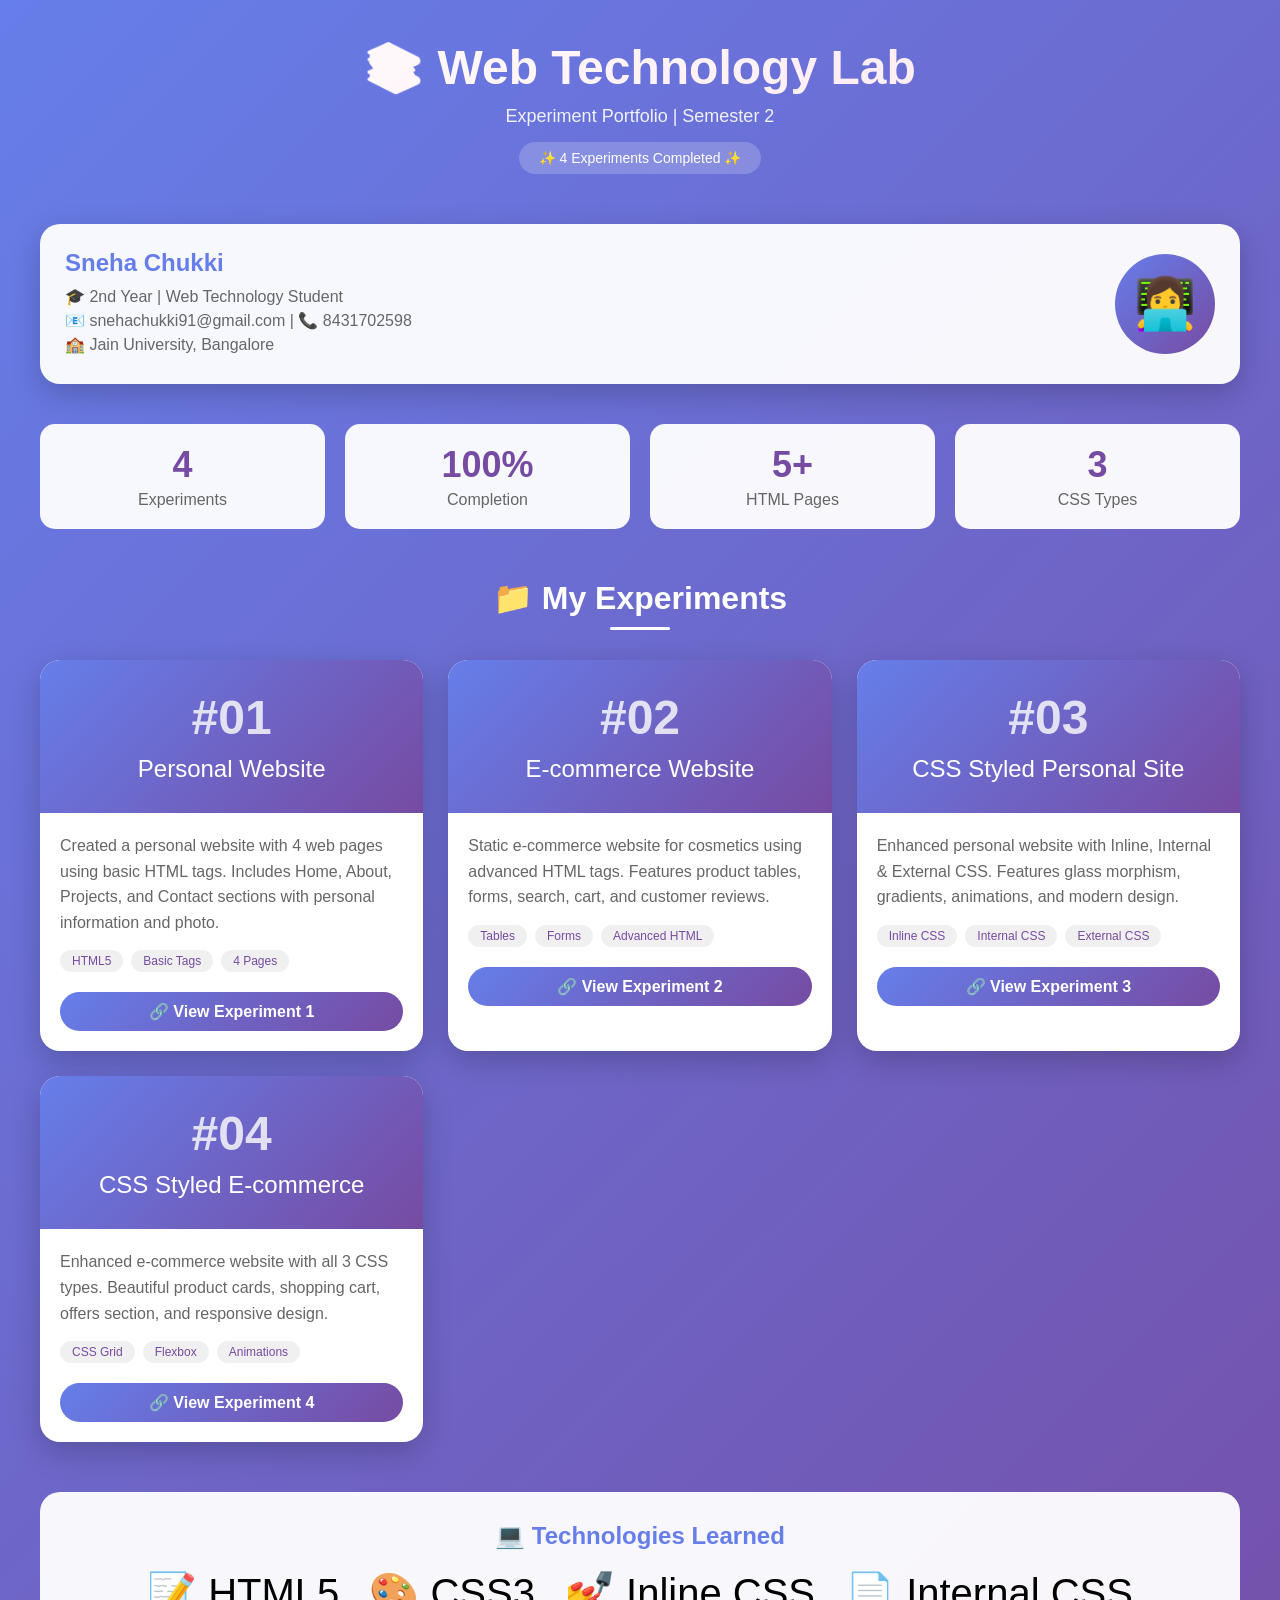
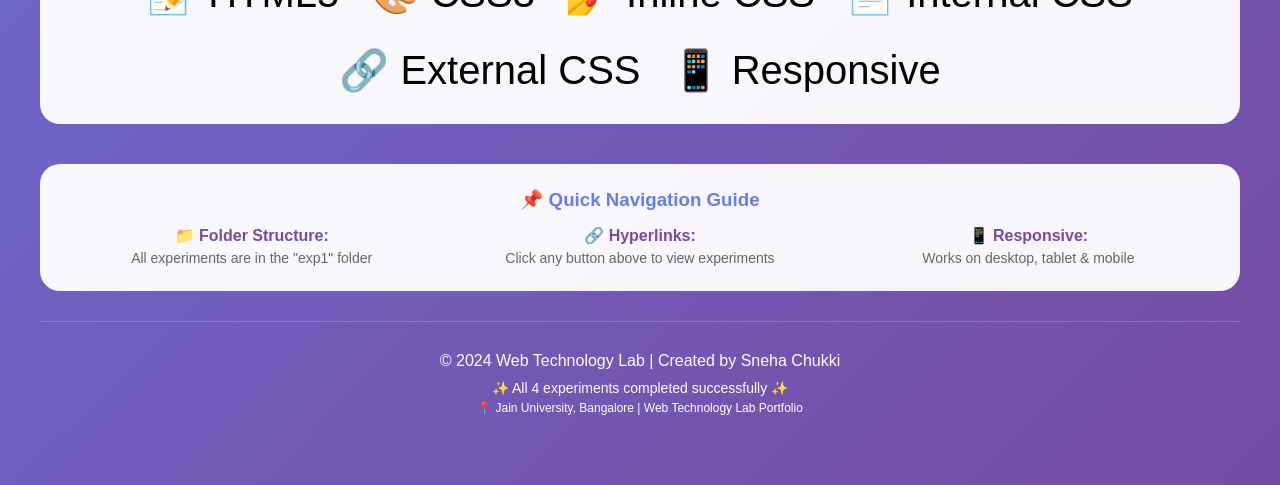
==== index.html @ 11a7413d "Initial commit: Added all 4 Web Technology Lab experiments" ====
<!DOCTYPE html>
<html>
<head>
    <title>Web Tech Lab - Sneha Chukki | Portfolio</title>
    
    <style>
        /* Internal CSS for Portfolio Page */
        
        * {
            margin: 0;
            padding: 0;
            box-sizing: border-box;
        }
        
        body {
            font-family: 'Segoe UI', Tahoma, Geneva, Verdana, sans-serif;
            background: linear-gradient(135deg, #667eea 0%, #764ba2 100%);
            min-height: 100vh;
            padding: 40px 20px;
        }
        
        .container {
            max-width: 1200px;
            margin: 0 auto;
        }
        
        /* Header Section */
        .header {
            text-align: center;
            margin-bottom: 50px;
            animation: fadeInDown 0.8s ease-out;
        }
        
        @keyframes fadeInDown {
            from {
                opacity: 0;
                transform: translateY(-30px);
            }
            to {
                opacity: 1;
                transform: translateY(0);
            }
        }
        
        .header h1 {
            font-size: 48px;
            background: linear-gradient(135deg, #fff 0%, #ffe6f0 100%);
            -webkit-background-clip: text;
            background-clip: text;
            color: transparent;
            margin-bottom: 10px;
        }
        
        .header p {
            color: white;
            font-size: 18px;
            opacity: 0.9;
        }
        
        .badge {
            display: inline-block;
            background: rgba(255,255,255,0.2);
            backdrop-filter: blur(10px);
            padding: 8px 20px;
            border-radius: 50px;
            color: white;
            margin-top: 15px;
            font-size: 14px;
        }
        
        /* Student Info Card */
        .student-info {
            background: rgba(255,255,255,0.95);
            border-radius: 20px;
            padding: 25px;
            margin-bottom: 40px;
            display: flex;
            align-items: center;
            justify-content: space-between;
            flex-wrap: wrap;
            gap: 20px;
            box-shadow: 0 10px 30px rgba(0,0,0,0.2);
            animation: fadeInUp 0.8s ease-out;
        }
        
        @keyframes fadeInUp {
            from {
                opacity: 0;
                transform: translateY(30px);
            }
            to {
                opacity: 1;
                transform: translateY(0);
            }
        }
        
        .student-details h2 {
            color: #667eea;
            margin-bottom: 10px;
        }
        
        .student-details p {
            color: #666;
            margin: 5px 0;
        }
        
        .student-photo {
            width: 100px;
            height: 100px;
            background: linear-gradient(135deg, #667eea 0%, #764ba2 100%);
            border-radius: 50%;
            display: flex;
            align-items: center;
            justify-content: center;
            font-size: 50px;
            color: white;
        }
        
        /* Stats */
        .stats {
            display: grid;
            grid-template-columns: repeat(auto-fit, minmax(150px, 1fr));
            gap: 20px;
            margin-bottom: 50px;
        }
        
        .stat-card {
            background: rgba(255,255,255,0.95);
            padding: 20px;
            border-radius: 15px;
            text-align: center;
            transition: transform 0.3s;
        }
        
        .stat-card:hover {
            transform: translateY(-5px);
        }
        
        .stat-number {
            font-size: 36px;
            font-weight: bold;
            color: #764ba2;
        }
        
        .stat-label {
            color: #666;
            margin-top: 5px;
        }
        
        /* Experiments Grid */
        .section-title {
            text-align: center;
            color: white;
            font-size: 32px;
            margin-bottom: 30px;
            position: relative;
        }
        
        .section-title:after {
            content: '';
            display: block;
            width: 60px;
            height: 3px;
            background: white;
            margin: 10px auto;
            border-radius: 5px;
        }
        
        .experiments-grid {
            display: grid;
            grid-template-columns: repeat(auto-fit, minmax(300px, 1fr));
            gap: 25px;
            margin-bottom: 50px;
        }
        
        .exp-card {
            background: white;
            border-radius: 20px;
            overflow: hidden;
            box-shadow: 0 10px 30px rgba(0,0,0,0.2);
            transition: all 0.3s ease;
            animation: fadeInUp 0.6s ease-out;
            animation-fill-mode: both;
        }
        
        .exp-card:nth-child(1) { animation-delay: 0.1s; }
        .exp-card:nth-child(2) { animation-delay: 0.2s; }
        .exp-card:nth-child(3) { animation-delay: 0.3s; }
        .exp-card:nth-child(4) { animation-delay: 0.4s; }
        
        .exp-card:hover {
            transform: translateY(-10px);
            box-shadow: 0 20px 40px rgba(0,0,0,0.3);
        }
        
        .exp-header {
            background: linear-gradient(135deg, #667eea 0%, #764ba2 100%);
            padding: 30px;
            text-align: center;
            color: white;
        }
        
        .exp-number {
            font-size: 48px;
            font-weight: bold;
            opacity: 0.8;
        }
        
        .exp-title {
            font-size: 24px;
            margin-top: 10px;
        }
        
        .exp-body {
            padding: 20px;
        }
        
        .exp-description {
            color: #666;
            line-height: 1.6;
            margin-bottom: 15px;
        }
        
        .exp-tags {
            display: flex;
            flex-wrap: wrap;
            gap: 8px;
            margin-bottom: 20px;
        }
        
        .tag {
            background: #f0f0f0;
            padding: 4px 12px;
            border-radius: 20px;
            font-size: 12px;
            color: #764ba2;
        }
        
        .exp-links {
            display: flex;
            gap: 15px;
            flex-wrap: wrap;
        }
        
        .btn {
            padding: 10px 20px;
            border-radius: 25px;
            text-decoration: none;
            font-weight: bold;
            transition: all 0.3s;
            display: inline-block;
            text-align: center;
            flex: 1;
        }
        
        .btn-primary {
            background: linear-gradient(135deg, #667eea 0%, #764ba2 100%);
            color: white;
        }
        
        .btn-primary:hover {
            transform: scale(1.05);
            box-shadow: 0 5px 15px rgba(102,126,234,0.4);
        }
        
        .btn-outline {
            border: 2px solid #764ba2;
            color: #764ba2;
            background: transparent;
        }
        
        .btn-outline:hover {
            background: #764ba2;
            color: white;
        }
        
        /* Tech Stack */
        .tech-stack {
            background: rgba(255,255,255,0.95);
            border-radius: 20px;
            padding: 30px;
            margin-bottom: 40px;
            text-align: center;
        }
        
        .tech-stack h3 {
            color: #667eea;
            margin-bottom: 20px;
            font-size: 24px;
        }
        
        .tech-icons {
            display: flex;
            justify-content: center;
            gap: 30px;
            flex-wrap: wrap;
        }
        
        .tech-item {
            font-size: 40px;
        }
        
        /* Footer */
        .footer {
            text-align: center;
            color: white;
            padding: 30px;
            border-top: 1px solid rgba(255,255,255,0.2);
            margin-top: 20px;
        }
        
        /* Responsive */
        @media (max-width: 768px) {
            .header h1 {
                font-size: 32px;
            }
            .student-info {
                flex-direction: column;
                text-align: center;
            }
        }
    </style>
    
</head>
<body>

<div class="container">
    
    <!-- Header -->
    <div class="header">
        <h1>📚 Web Technology Lab</h1>
        <p>Experiment Portfolio | Semester 2</p>
        <div class="badge">✨ 4 Experiments Completed ✨</div>
    </div>
    
    <!-- Student Information -->
    <div class="student-info">
        <div class="student-details">
            <h2>Sneha Chukki</h2>
            <p>🎓 2nd Year | Web Technology Student</p>
            <p>📧 snehachukki91@gmail.com | 📞 8431702598</p>
            <p>🏫 Jain University, Bangalore</p>
        </div>
        <div class="student-photo">
            👩‍💻
        </div>
    </div>
    
    <!-- Statistics -->
    <div class="stats">
        <div class="stat-card">
            <div class="stat-number">4</div>
            <div class="stat-label">Experiments</div>
        </div>
        <div class="stat-card">
            <div class="stat-number">100%</div>
            <div class="stat-label">Completion</div>
        </div>
        <div class="stat-card">
            <div class="stat-number">5+</div>
            <div class="stat-label">HTML Pages</div>
        </div>
        <div class="stat-card">
            <div class="stat-number">3</div>
            <div class="stat-label">CSS Types</div>
        </div>
    </div>
    
    <!-- Experiments Section -->
    <h2 class="section-title">📁 My Experiments</h2>
    
    <div class="experiments-grid">
        
        <!-- Experiment 1 -->
        <div class="exp-card">
            <div class="exp-header">
                <div class="exp-number">#01</div>
                <div class="exp-title">Personal Website</div>
            </div>
            <div class="exp-body">
                <p class="exp-description">
                    Created a personal website with 4 web pages using basic HTML tags. 
                    Includes Home, About, Projects, and Contact sections with personal information and photo.
                </p>
                <div class="exp-tags">
                    <span class="tag">HTML5</span>
                    <span class="tag">Basic Tags</span>
                    <span class="tag">4 Pages</span>
                </div>
                <div class="exp-links">
                    <a href="exp1/personalweb.html" class="btn btn-primary">🔗 View Experiment 1</a>
                </div>
            </div>
        </div>
        
        <!-- Experiment 2 -->
        <div class="exp-card">
            <div class="exp-header">
                <div class="exp-number">#02</div>
                <div class="exp-title">E-commerce Website</div>
            </div>
            <div class="exp-body">
                <p class="exp-description">
                    Static e-commerce website for cosmetics using advanced HTML tags. 
                    Features product tables, forms, search, cart, and customer reviews.
                </p>
                <div class="exp-tags">
                    <span class="tag">Tables</span>
                    <span class="tag">Forms</span>
                    <span class="tag">Advanced HTML</span>
                </div>
                <div class="exp-links">
                    <a href="exp2/e-commerce.html" class="btn btn-primary">🔗 View Experiment 2</a>
                </div>
            </div>
        </div>
        
        <!-- Experiment 3 -->
        <div class="exp-card">
            <div class="exp-header">
                <div class="exp-number">#03</div>
                <div class="exp-title">CSS Styled Personal Site</div>
            </div>
            <div class="exp-body">
                <p class="exp-description">
                    Enhanced personal website with Inline, Internal & External CSS. 
                    Features glass morphism, gradients, animations, and modern design.
                </p>
                <div class="exp-tags">
                    <span class="tag">Inline CSS</span>
                    <span class="tag">Internal CSS</span>
                    <span class="tag">External CSS</span>
                </div>
                <div class="exp-links">
                    <a href="exp3/personalwebsite.html" class="btn btn-primary">🔗 View Experiment 3</a>
                </div>
            </div>
        </div>
        
        <!-- Experiment 4 -->
        <div class="exp-card">
            <div class="exp-header">
                <div class="exp-number">#04</div>
                <div class="exp-title">CSS Styled E-commerce</div>
            </div>
            <div class="exp-body">
                <p class="exp-description">
                    Enhanced e-commerce website with all 3 CSS types. Beautiful product cards, 
                    shopping cart, offers section, and responsive design.
                </p>
                <div class="exp-tags">
                    <span class="tag">CSS Grid</span>
                    <span class="tag">Flexbox</span>
                    <span class="tag">Animations</span>
                </div>
                <div class="exp-links">
                    <a href="exp4/ecommerce_exp4.html" class="btn btn-primary">🔗 View Experiment 4</a>
                </div>
            </div>
        </div>
        
    </div>
    
    <!-- Tech Stack -->
    <div class="tech-stack">
        <h3>💻 Technologies Learned</h3>
        <div class="tech-icons">
            <div class="tech-item">📝 HTML5</div>
            <div class="tech-item">🎨 CSS3</div>
            <div class="tech-item">💅 Inline CSS</div>
            <div class="tech-item">📄 Internal CSS</div>
            <div class="tech-item">🔗 External CSS</div>
            <div class="tech-item">📱 Responsive</div>
        </div>
    </div>
    
    <!-- Quick Navigation Guide -->
    <div style="background: rgba(255,255,255,0.95); border-radius: 20px; padding: 25px; margin-bottom: 30px;">
        <h3 style="color: #667eea; text-align: center; margin-bottom: 15px;">📌 Quick Navigation Guide</h3>
        <div style="display: grid; grid-template-columns: repeat(auto-fit, minmax(200px, 1fr)); gap: 15px;">
            <div style="text-align: center;">
                <strong style="color: #764ba2;">📁 Folder Structure:</strong>
                <p style="font-size: 14px; color: #666; margin-top: 5px;">All experiments are in the "exp1" folder</p>
            </div>
            <div style="text-align: center;">
                <strong style="color: #764ba2;">🔗 Hyperlinks:</strong>
                <p style="font-size: 14px; color: #666; margin-top: 5px;">Click any button above to view experiments</p>
            </div>
            <div style="text-align: center;">
                <strong style="color: #764ba2;">📱 Responsive:</strong>
                <p style="font-size: 14px; color: #666; margin-top: 5px;">Works on desktop, tablet & mobile</p>
            </div>
        </div>
    </div>
    
    <!-- Footer -->
    <div class="footer">
        <p>© 2024 Web Technology Lab | Created by Sneha Chukki</p>
        <p style="margin-top: 10px; font-size: 14px;">✨ All 4 experiments completed successfully ✨</p>
        <p style="margin-top: 5px; font-size: 12px;">📍 Jain University, Bangalore | Web Technology Lab Portfolio</p>
    </div>
    
</div>

</body>
</html>
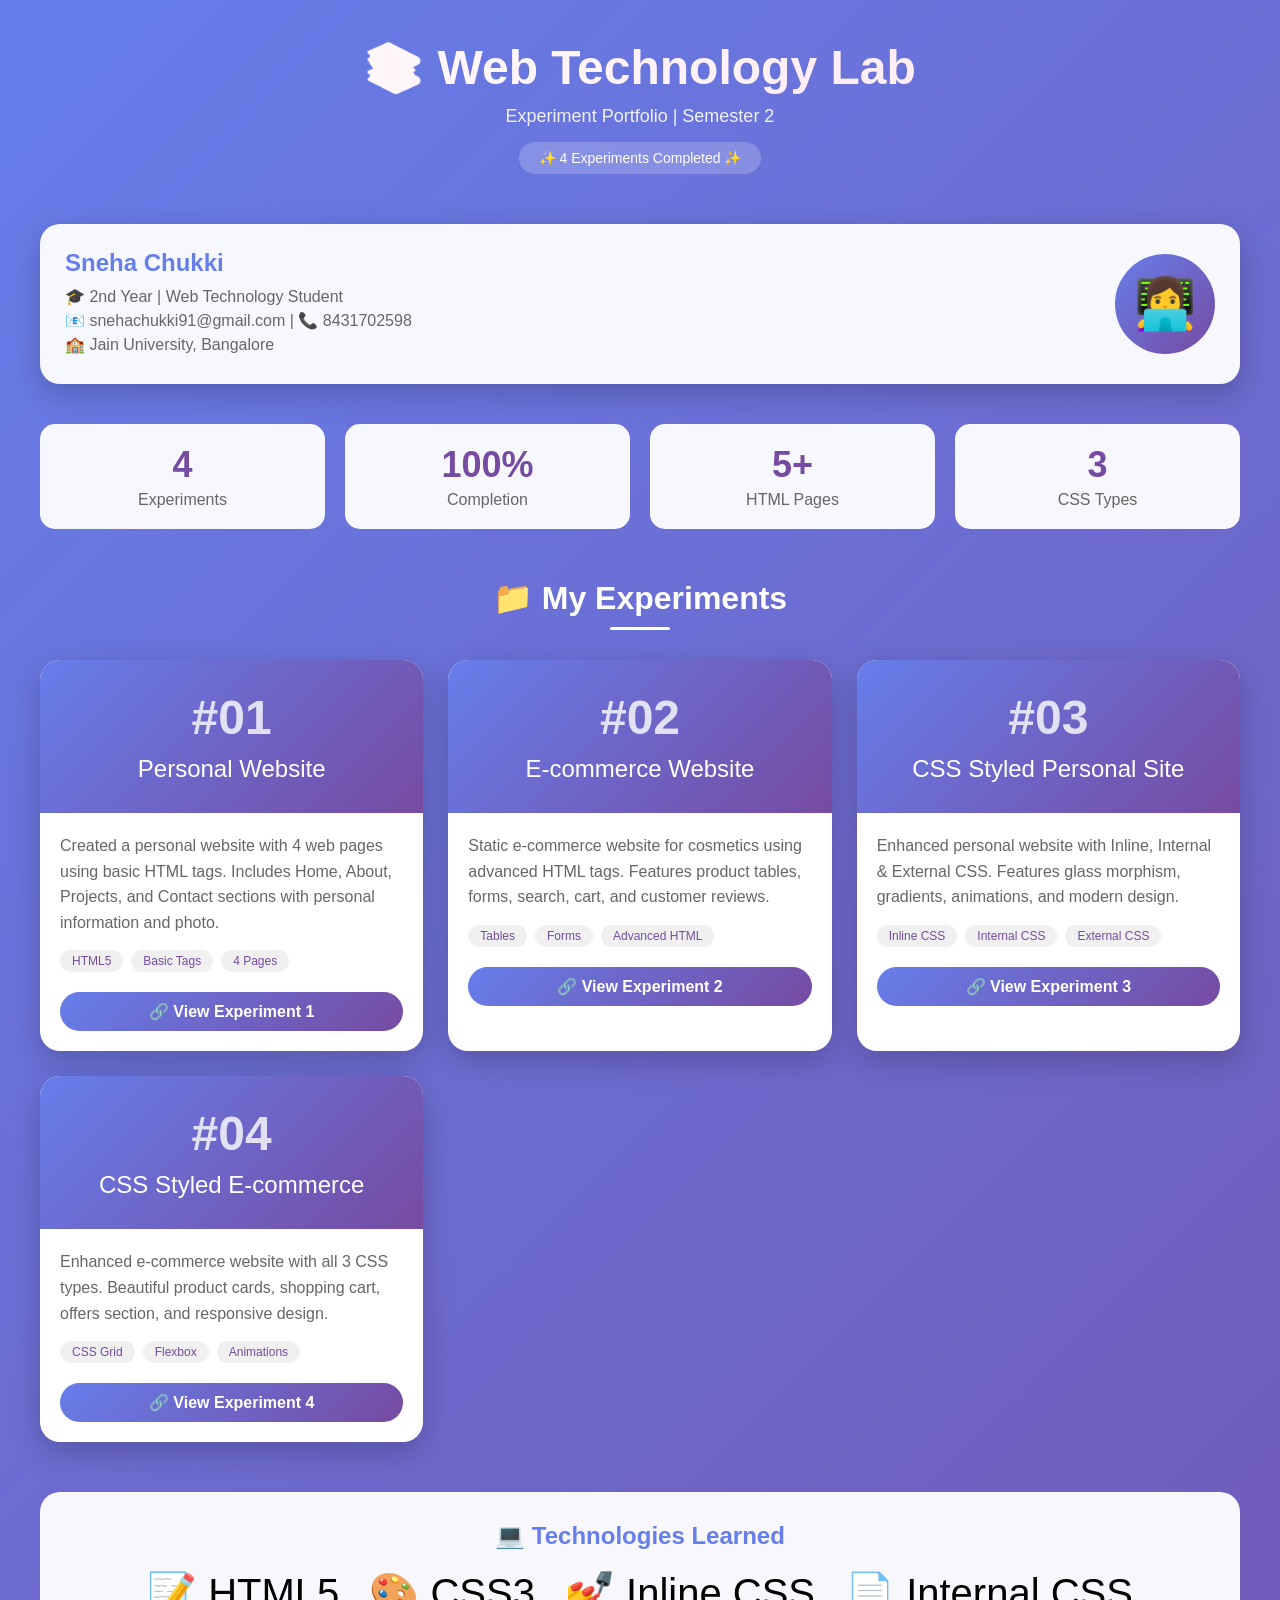
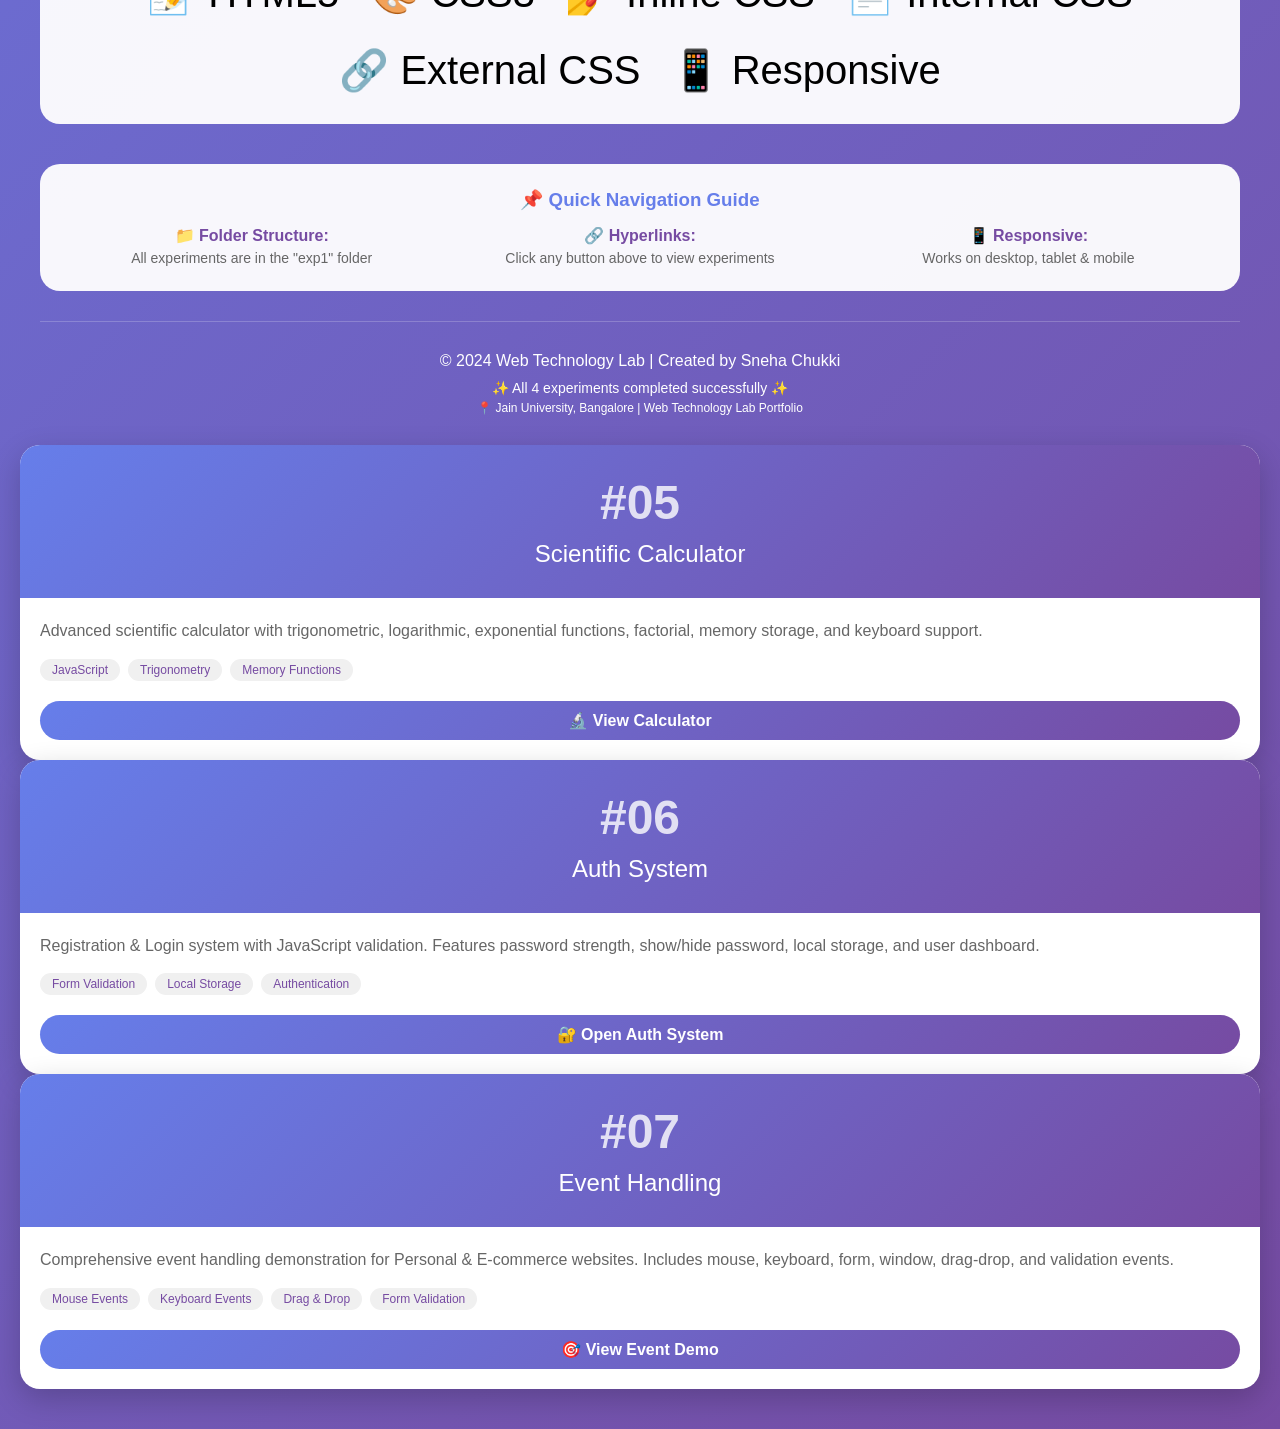
==== commit a50208ff: "Added Experiments 5, 6, and 7: Scientific Calculator, Auth System with PHP (Exp 8 will be separate)," ====
--- a/index.html
+++ b/index.html
@@ -503,4 +503,68 @@
 </div>
 
 </body>
-</html>+</html>
+<!-- Experiment 5 -->
+<div class="exp-card">
+    <div class="exp-header">
+        <div class="exp-number">#05</div>
+        <div class="exp-title">Scientific Calculator</div>
+    </div>
+    <div class="exp-body">
+        <p class="exp-description">
+            Advanced scientific calculator with trigonometric, logarithmic, 
+            exponential functions, factorial, memory storage, and keyboard support.
+        </p>
+        <div class="exp-tags">
+            <span class="tag">JavaScript</span>
+            <span class="tag">Trigonometry</span>
+            <span class="tag">Memory Functions</span>
+        </div>
+        <div class="exp-links">
+            <a href="exp5/scientific-calculator.html" class="btn btn-primary">🔬 View Calculator</a>
+        </div>
+    </div>
+</div>
+<!-- Experiment 6 -->
+<div class="exp-card">
+    <div class="exp-header">
+        <div class="exp-number">#06</div>
+        <div class="exp-title">Auth System</div>
+    </div>
+    <div class="exp-body">
+        <p class="exp-description">
+            Registration & Login system with JavaScript validation. Features password strength, 
+            show/hide password, local storage, and user dashboard.
+        </p>
+        <div class="exp-tags">
+            <span class="tag">Form Validation</span>
+            <span class="tag">Local Storage</span>
+            <span class="tag">Authentication</span>
+        </div>
+        <div class="exp-links">
+            <a href="exp6/auth-system.html" class="btn btn-primary">🔐 Open Auth System</a>
+        </div>
+    </div>
+</div>
+<!-- Experiment 7 -->
+<div class="exp-card">
+    <div class="exp-header">
+        <div class="exp-number">#07</div>
+        <div class="exp-title">Event Handling</div>
+    </div>
+    <div class="exp-body">
+        <p class="exp-description">
+            Comprehensive event handling demonstration for Personal & E-commerce websites.
+            Includes mouse, keyboard, form, window, drag-drop, and validation events.
+        </p>
+        <div class="exp-tags">
+            <span class="tag">Mouse Events</span>
+            <span class="tag">Keyboard Events</span>
+            <span class="tag">Drag & Drop</span>
+            <span class="tag">Form Validation</span>
+        </div>
+        <div class="exp-links">
+            <a href="exp7/event-handling.html" class="btn btn-primary">🎯 View Event Demo</a>
+        </div>
+    </div>
+</div>
